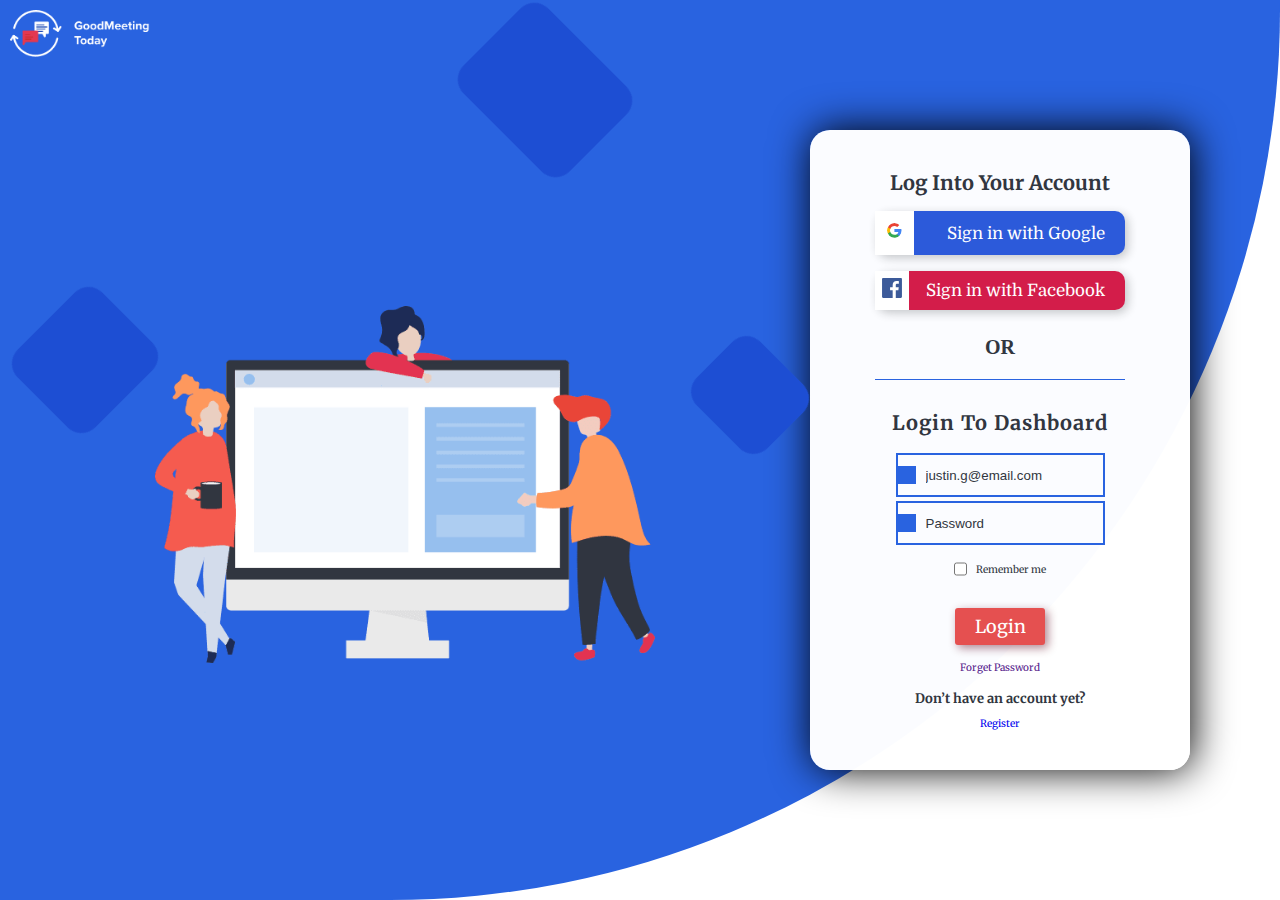
==== pages/authentication/login.html @ e994b9b3 "name pattern changed" ====
<!DOCTYPE html>
<html lang="en">

<head>
    <meta charset="UTF-8">
    <meta http-equiv="X-UA-Compatible" content="IE=edge">
    <meta name="viewport" content="width=device-width, initial-scale=1.0">
    <link rel="stylesheet" href="https://cdnjs.cloudflare.com/ajax/libs/font-awesome/6.1.1/css/all.min.css"
        integrity="sha512-KfkfwYDsLkIlwQp6LFnl8zNdLGxu9YAA1QvwINks4PhcElQSvqcyVLLD9aMhXd13uQjoXtEKNosOWaZqXgel0g=="
        crossorigin="anonymous" referrerpolicy="no-referrer" />
    <link rel="stylesheet" href="/assets/css/utility.css">
    <!-- <link rel="stylesheet" href="/assets/css/authenticationCss/login&register.css"> -->
    <link rel="stylesheet" href="/assets/css/authenticationCss/login.css">
    <!-- <link rel="stylesheet" href="/assets/css/responsive/common.css"> -->
    <!-- <link rel="stylesheet" href="/assets/css/responsive/authentication.css"> -->
    <title>Signup</title>
</head>

<body>
    <div class="cover"></div>
    <div class="container">
        <div class="crystal1">
        </div>
        <div class="crystal2">
        </div>
        <div class="crystal3">
        </div>
        <!-- section1 -->
        <div class="section1">
            <div class="logo">
                <img src="/assets/images/header/logo2.png" alt="img">
            </div>
            <div class="image">
                <img src="/assets/images/authentaction/login.png" alt="img">
            </div>
        </div>
        <!-- section1 end-->

        <!-- section2 -->
        <div class="section2 lightBlackColor flex">
            <!-- group1 -->
            <div class="account-section">
                <p class="font2 heading1">Log Into Your Account</p>
                <div class="google">
                    <span class="googleImg"><img src="/assets/images/authentaction/google-logo.svg" alt="google"
                            width="20rem"></span>
                    <span class="text">
                        <p class="fontSize1 font1">Sign in with Google</p>
                    </span>
                </div>
                <div class="facebook">
                    <span class="facebook-img"><img src="/assets/images/authentaction/facebook-logo.svg" alt="google"
                            width="20rem"></span>
                    <span class="text">
                        <p class="fontSize1 font1">Sign in with Facebook</p>
                    </span>
                </div>
                <h1>OR</h1>
            </div>
            <!-- group1 end -->
            <div class="dashboard-section font2">
                <p class="letterSpacing">Login To Dashboard</p>
                <form action="" class="group1 flex">
                    <div class="email"><span class="emailIcon"><i class="fa-regular fa-envelope-open"></i>
                    </span> <input type="email" placeholder="justin.g@email.com" id="email"></div>
                   <div class="password">
                       <span class="key-icon"><i class="fa-solid fa-key"></i></span>
                       <input type="password" placeholder="Password" id="password">
                   </div>
                    <span class="checkBox"> <input type="checkbox" name="checkbox" id="checkbox"> Remember me</span>
                </form>
                <div class="button1">Login</div>
                <div>
                    <a href="">Forget Password</a>
                </div>
                <div class="group2 register-section flex">
                    <p>Don’t have an account yet?</p>
                    <a href="/pages/authentication/register.html">Register</a>
                </div>
            </div>
        </div>
        <!-- section2 end -->
    </div>
    <script src="https://cdnjs.cloudflare.com/ajax/libs/jquery/3.6.0/jquery.min.js"
        integrity="sha512-894YE6QWD5I59HgZOGReFYm4dnWc1Qt5NtvYSaNcOP+u1T9qYdvdihz0PPSiiqn/+/3e7Jo4EaG7TubfWGUrMQ=="
        crossorigin="anonymous" referrerpolicy="no-referrer"></script>
    <script src="/assets/javascript/allPageTheme.js"></script>
</body>

</html>
---- assets/css/utility.css ----
@import url('https://fonts.googleapis.com/css2?family=Merriweather&display=swap');
@import url('https://fonts.googleapis.com/css2?family=Nunito:wght@700&display=swap');
@import url('https://fonts.googleapis.com/css2?family=Domine&display=swap');

* {
    margin: 0;
    padding: 0;
    box-sizing: border-box;
}

html {
    font-size: 62.5%;
    scroll-behavior: smooth;
}
:root{
    overflow-x: hidden;
    --primary-color: rgb(229, 80, 80);
    --secondary-color: rgb(41, 99, 224);
    --light-black-color: #313640;
    --white-color: white;
    --lh-sm:3rem;
    --lh-md:3.4rem;
    --lh-xl:5rem;
    --fs-xl:3.3rem;
    --fs-md:2.5rem;
    --fs-md2:2rem;
    --fs-sm:1.7rem;
    --fs-sm2:1.3rem;
    --ls-xl:.16rem;
    --ls-md:.1rem;
}
/* changes acolor to dark theme */
body.darkTheme {
    --light-black-color: white;
    background-color: #0E1525;
    --white-color: #0E1525;
}

html,body
{
    max-width: 3840px;
    min-width: 100%;
    height: 100%;
    margin: 0px;
    padding: 0px;
    overflow-x: hidden; 
}
.root {
    width: 100%;
    min-width: 300px;
    display: grid;
    gap: 6rem;
    grid-template-areas:
        'section1'
        'section2'
        'section3'
        'section4'
        'section5'
        'section6'
    ;
}

.primaryColor {
    color: var(--primary-color);
}

.secondaryColor {
    color: var(--secondary-color);
}

.lightBlackColor {
    color: var(--light-black-color);
}

.pointer {
    cursor: pointer;
}

.font1 {
    font-family: 'Domine', serif;
}

.font2 {
    font-family: 'Merriweather', serif;
}

.font3 {
    font-family: 'Nunito', sans-serif;
}

.button1 {
    font-family: 'Merriweather', serif;
    text-align: center;
    padding: 1.5rem 0rem;
    font-size: 1.8rem;
    border-radius: 0.3rem;
    background-color: var(--primary-color);
    cursor: pointer;
    border: none;
}

ul {
    font-weight: 400;
    font-size: 1.6rem;
    display: flex;
    width: 100%;
    justify-content: space-between;
    list-style: none;
}

a {
    text-decoration: none;
}

.letterSpacing {
    letter-spacing: .1rem;
}

.flex {
    display: flex;
    align-items: center;
    justify-content: center;
}

.hoverPrimaryColor:hover {
    transition: .7s;
    background-color: var(--primary-color) !important;
    color: white !important;
}

/* hide headerbox on width change */
.hide {
    display: none !important;
}

/* handle visibility of moon and sun */
.visible {
    opacity: 1 !important;
    transition: 1s;
}

.nonVisible {
    opacity: 0 !important;
}

/* dots opacity dashboard and testimonial*/
.opacity {
    opacity: 1 !important;
    transition: 1s;
    transform: scale(1.2, 1.2);
}
---- assets/css/authenticationCss/login&register.css ----
.container {
    display: flex;
    width: 100%;
    min-height: 100vh;
    overflow: hidden;
}

.container .section1 {
    flex-grow: 1;
    background-color: var(--secondary-color);
}

.container .section2 {
    width: 55rem;
    margin: auto;
}

.container .section1 .logo img {
    width: 14rem;
    margin: 1rem;
}

.container .section2 {
    display: flex;
    justify-content: center;
    align-items: center;
}

.container .section2 .dashboardSection {
    min-height: 26rem;
    display: flex;
    align-items: center;
    justify-content: space-between;
    flex-direction: column;
}

.container .section2 .dashboardSection p:nth-child(1) {
    font-size: 3rem;
    font-weight: 700;
}

.container .section2 .group1 {
    display: flex;
    flex-direction: column;
    height: 21rem;
    justify-content: space-between;
    align-items: center;
}

.container .section2 .group1 input {
    width: 20rem;
    padding: 1rem;
    font-size: 1.6rem;
    border-radius: 1rem;
}

.container .section2 .group1 input:focus {
    outline: none;
}

.container .section2 .group1 input::placeholder {
    font-size: 1.6rem;
}

.container .section2 .group1 input[type='checkbox'] {
    width: 3rem;
}

.container .section2 .group1 label {
    font-size: 1.3rem;
}

.container .section2 .button1 {
    width: 25rem;
}

.container .section2 .group2 {
    display: flex;
    flex-direction: column;
    align-items: center;
}

.container .section2 .group2 p:nth-child(1) {
    font-size: 2rem;
    margin-bottom: 1rem;
}

.container .section2 .group2 a {
    font-size: 1.5rem;
}
---- assets/css/authenticationCss/login.css ----
.container {
    display: flex;
    width: 100%;
    min-height: 100vh;
    overflow: hidden;
    position: relative;
    z-index: 1;
}

.cover {
    position: absolute;
    height: 100%;
    width: 100%;
    background-color: var(--secondary-color);
    z-index: -1;
    border-bottom-right-radius: 89rem;
}

.crystal1,
.crystal2,
.crystal3 {
    position: fixed;
    width: 15rem;
    background: rgb(29, 78, 211);
    top: 3rem;
    left: 47rem;
    height: 12rem;
    border-radius: 2rem;
    transform: rotate(45deg);
}

.crystal2 {
    left: 3rem;
    bottom: -2rem;
    top: 30rem;
    width: 11rem;
}

.crystal3 {
    width: 10rem;
    height: 9rem;
    top: 35rem;
    left: 70rem;
}

.container .section1 {
    flex-grow: 1;
    display: flex;
    flex-direction: column;
}

.container .section2 {
    height: 100%;
    flex-direction: column;
    padding: 4rem 0rem;
    width: 38rem;
    margin: auto;
    background-color: rgba(255, 255, 255, 0.986);
    border-radius: 2rem;
    margin-right: 9rem;
    box-shadow: 0.2rem 0rem 4rem 0rem black;
}

.section1 .logo img {
    width: 14rem;
    margin: 1rem;
}

.section1 .image {
    display: flex;
    align-items: center;
    justify-content: center;
    height: 100%;
}

.section1 .image img {
    width: 50rem;
}
.section2 .group1 {
    height: 14rem;
}

.section2 .account-section {
    display: flex;
    flex-direction: column;
    align-items: center;
    justify-content: space-between;
    min-height: 21rem;
    min-width: 25rem;
    padding-bottom: 2rem;
    margin-bottom: 3rem;
    border-bottom: 1px solid var(--secondary-color);
}
.section2 .account-section .heading1 {
    font-size: 2rem;
    font-weight: 700;
}
.account-section .google,
.account-section .facebook {
    background-color: rgb(44, 90, 218);
    display: flex;
    min-width: 25rem;
    margin: auto;
    justify-content: space-between;
    align-items: center;
    border-radius: 1rem;
    font-size: var(--fs-sm);
    color: white;
    box-shadow: 0.3rem 0.3rem 1rem 0rem #1f20223d
}
.google .googleImg, .facebook .facebook-img{
    background-color: rgb(255, 255, 255);
    padding: .7rem;
}
.google .text, .facebook .text{
    padding-right: 2rem;
}
.section2 .dashboard-section {
    min-height: 32rem;
    display: flex;
    align-items: center;
    justify-content: space-between;
    flex-direction: column;
}
.section2 .dashboard-section .group1 input {
    height: 4rem;
    outline: none;
    border: none;
    background-color: transparent;
    padding-left: 1rem;
}
.section2 .dashboard-section .group1 .email,
.section2 .dashboard-section .group1 .password{
    border: 2px solid var(--secondary-color);
    display: flex;
    align-items: center;
    justify-content: space-between;
}
.section2 .dashboard-section .group1 input::placeholder {
    color: var(--light-black-color);
}
.section2 .dashboard-section .group1 .emailIcon,
.section2 .dashboard-section .group1 .key-icon{
    font-size: var(--fs-sm);
    background-color: var(--secondary-color);
    color: white;
    padding: .9rem;
}
.account-section .google img {
    background: white;
    padding: 0.5rem;
    border-radius: 50%;
    width: 2.5rem;
}

.section2 .account-section .facebook {
    margin-top: 0rem;
    background-color: rgb(211, 29, 74);
}

.section2 .account-section h1 {
    margin-top: 1rem;
}

.section2 .dashboard-section .group1 {
    flex-direction: column;
    justify-content: space-around;
}

.section2 .dashboard-section .checkBox {
    width: 11rem;
    display: flex;
    align-items: center;
    justify-content: space-evenly;
}

.section2 .dashboard-section p:nth-child(1) {
    font-size: 2rem;
    font-weight: 700;
}

.section2 .button1 {
    width: 9rem;
    padding: .7rem;
    color: white;
    box-shadow: 0.3rem 0.3rem 1rem 0rem #5c071d7c
}

.section2 .register-section {
    flex-direction: column;
}

.section2 .register-section p:nth-child(1) {
    font-size: var(--fs-sm2);
    margin-bottom: 1rem;
}
---- assets/css/responsive/common.css ----
@media screen and (max-width: 3840px) {
    html {
        font-size: 169.5%;
    }
}

@media screen and (max-width: 3200px) {
    html {
        font-size: 121.5%;
    }

    .section4 .col5 .img::before {
        top: -8rem;
    }
}

@media screen and (max-width: 3000px) {
    html {
        font-size: 115.5%;
    }
}

@media screen and (max-width: 2880px) {
    html {
        font-size: 110.5%;
    }

}

@media screen and (max-width: 2560px) {
    html {
        font-size: 101.5%;
    }
}

@media screen and (max-width: 1920px) {
    html {
        font-size: 70.5%;
    }

}

@media screen and (max-width: 1600px) {
    html {
        font-size: 71.5%;
    }
}

@media screen and (max-width: 1368px) {
    html {
        font-size: 62.5%;
    }
}

@media screen and (max-width: 1280px) {
    html {
        font-size: 55.5%;
    }
}

@media screen and (max-width: 1150px) {
    html {
        font-size: 51.5%;
    }

}

@media screen and (max-width: 1046px) {
    html {
        font-size: 47.5%;
    }
}

@media screen and (max-width: 916px) {
    html {
        font-size: 40.5%;
    }

}

@media screen and (max-width: 831px) {
    html {
        font-size: 36.5%;
    }

}

@media screen and (max-width: 765px) {
    html {
        font-size: 30.5%;
    }
}

@media screen and (max-width: 665px) {
    html {
        font-size: 27.5%;
    }
}

@media screen and (max-width: 550px) {
    html {
        font-size: 25.5%;
    }
}

@media screen and (max-width: 500px) {
    html {
        font-size: 36.5%;
    }
    :root{
        --fs-sm2:1rem
    }
}
---- assets/css/responsive/authentication.css ----
/* @media screen and (max-width: 761px) {
    .container {
      flex-direction: column;
      max-height: fit-content;
    }
  
    .container .section1 {
      max-height: 45rem;
    }
  
    .container .section1 img {
      max-width: 25rem;
    }
  }
  @media screen and (max-width: 550px) {
    .container .section2 .midSection {
      margin-bottom: -4rem;
    }
    .section5 .slider .dashboardImagesSlider .img1,
    .section5 .slider .dashboardImagesSlider .img2,
    .section5 .slider .dashboardImagesSlider .img3 {
      width: 38.5rem;
    }
  } */

@media screen and (max-width:1150px) {
  .container .section1 .logo img {
    width: 17rem;
  }
}

@media screen and (max-width:935px) {
  .container .section1 .logo img {
    width: 20rem;
  }
}
@media screen and (max-width:900px) {
  .container .section1 .logo img {
    width: 20rem;
  }
  .container .section2 .midSection {
    min-height: 27rem;
  }

  .container .section2 .midSection p:nth-child(1) {
    font-weight: 700;
    font-size: var(--fs-md);
  }
}
@media screen and (max-width:840px) {
  .container .section1 .logo img {
    width: 23rem;
  }

 
}

@media screen and (max-width:770px) {
  .container .section1 .logo img {
    width: 25rem;
  }

}
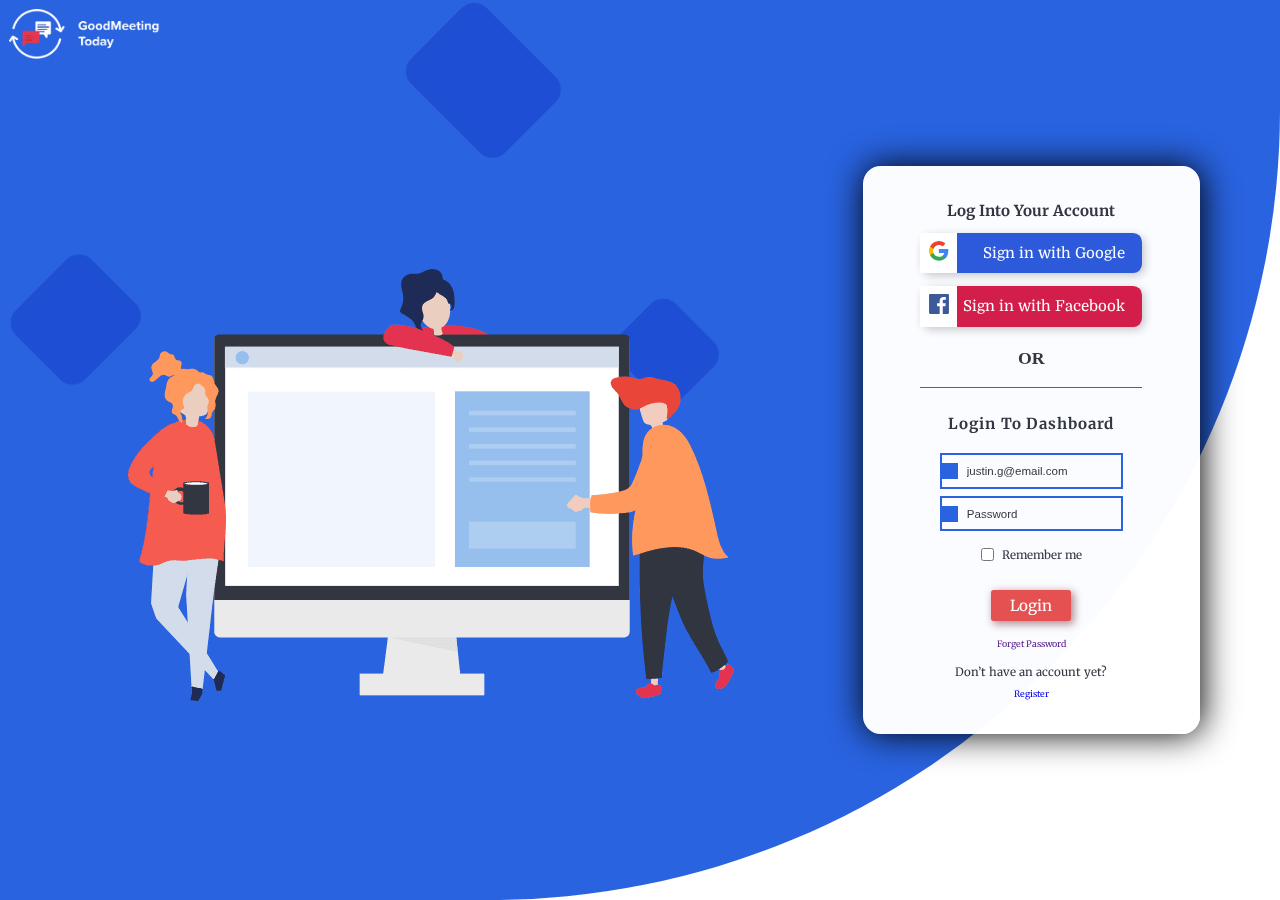
==== commit 97ce969c: "checkbox width set" ====
--- a/pages/authentication/login.html
+++ b/pages/authentication/login.html
@@ -9,9 +9,9 @@
         integrity="sha512-KfkfwYDsLkIlwQp6LFnl8zNdLGxu9YAA1QvwINks4PhcElQSvqcyVLLD9aMhXd13uQjoXtEKNosOWaZqXgel0g=="
         crossorigin="anonymous" referrerpolicy="no-referrer" />
     <link rel="stylesheet" href="/assets/css/utility.css">
-    <!-- <link rel="stylesheet" href="/assets/css/authenticationCss/login&register.css"> -->
     <link rel="stylesheet" href="/assets/css/authenticationCss/login.css">
-    <!-- <link rel="stylesheet" href="/assets/css/responsive/common.css"> -->
+    <link rel="stylesheet" href="/assets/css/responsive/common.css">
+    <link rel="stylesheet" href="/assets/css/responsive/login.css">
     <!-- <link rel="stylesheet" href="/assets/css/responsive/authentication.css"> -->
     <title>Signup</title>
 </head>
@@ -59,7 +59,7 @@
             </div>
             <!-- group1 end -->
             <div class="dashboard-section font2">
-                <p class="letterSpacing">Login To Dashboard</p>
+                <p class="heading2 letterSpacing">Login To Dashboard</p>
                 <form action="" class="group1 flex">
                     <div class="email"><span class="emailIcon"><i class="fa-regular fa-envelope-open"></i>
                     </span> <input type="email" placeholder="justin.g@email.com" id="email"></div>
--- a/assets/css/authenticationCss/login.css
+++ b/assets/css/authenticationCss/login.css
@@ -27,6 +27,7 @@
     height: 12rem;
     border-radius: 2rem;
     transform: rotate(45deg);
+    z-index: -1;
 }
 
 .crystal2 {
@@ -53,7 +54,7 @@
     height: 100%;
     flex-direction: column;
     padding: 4rem 0rem;
-    width: 38rem;
+    min-width: 38rem;
     margin: auto;
     background-color: rgba(255, 255, 255, 0.986);
     border-radius: 2rem;
@@ -62,7 +63,7 @@
 }
 
 .section1 .logo img {
-    width: 14rem;
+   width: 17rem;
     margin: 1rem;
 }
 
@@ -74,8 +75,9 @@
 }
 
 .section1 .image img {
-    width: 50rem;
-}
+    min-width: 50rem;
+}
+
 .section2 .group1 {
     height: 14rem;
 }
@@ -91,10 +93,12 @@
     margin-bottom: 3rem;
     border-bottom: 1px solid var(--secondary-color);
 }
+
 .section2 .account-section .heading1 {
-    font-size: 2rem;
+    font-size: var(--fs-sm);
     font-weight: 700;
 }
+
 .account-section .google,
 .account-section .facebook {
     background-color: rgb(44, 90, 218);
@@ -108,13 +112,29 @@
     color: white;
     box-shadow: 0.3rem 0.3rem 1rem 0rem #1f20223d
 }
-.google .googleImg, .facebook .facebook-img{
+
+.section2 .account-section .facebook {
+    margin-top: 0rem;
+    background-color: rgb(211, 29, 74);
+}
+
+.google .googleImg,
+.facebook .facebook-img {
+    border: 2px solid white;
     background-color: rgb(255, 255, 255);
     padding: .7rem;
 }
-.google .text, .facebook .text{
+
+.account-section .google img,
+.account-section .facebook img {
+    min-width: 2rem;
+}
+
+.google .text,
+.facebook .text {
     padding-right: 2rem;
 }
+
 .section2 .dashboard-section {
     min-height: 32rem;
     display: flex;
@@ -122,41 +142,37 @@
     justify-content: space-between;
     flex-direction: column;
 }
+
 .section2 .dashboard-section .group1 input {
-    height: 4rem;
+    min-height: 3.5rem;
     outline: none;
     border: none;
     background-color: transparent;
     padding-left: 1rem;
-}
+    font-size: var(--fs-sm2);
+}
+
 .section2 .dashboard-section .group1 .email,
-.section2 .dashboard-section .group1 .password{
+.section2 .dashboard-section .group1 .password {
     border: 2px solid var(--secondary-color);
     display: flex;
     align-items: center;
     justify-content: space-between;
+}
+.section2 .dashboard-section .group1 input[type='checkbox']{
+    min-width: 1rem;
 }
 .section2 .dashboard-section .group1 input::placeholder {
     color: var(--light-black-color);
 }
+
 .section2 .dashboard-section .group1 .emailIcon,
-.section2 .dashboard-section .group1 .key-icon{
+.section2 .dashboard-section .group1 .key-icon {
     font-size: var(--fs-sm);
     background-color: var(--secondary-color);
     color: white;
     padding: .9rem;
 }
-.account-section .google img {
-    background: white;
-    padding: 0.5rem;
-    border-radius: 50%;
-    width: 2.5rem;
-}
-
-.section2 .account-section .facebook {
-    margin-top: 0rem;
-    background-color: rgb(211, 29, 74);
-}
 
 .section2 .account-section h1 {
     margin-top: 1rem;
@@ -168,19 +184,21 @@
 }
 
 .section2 .dashboard-section .checkBox {
-    width: 11rem;
+    min-width: 13rem;
     display: flex;
     align-items: center;
     justify-content: space-evenly;
-}
-
-.section2 .dashboard-section p:nth-child(1) {
-    font-size: 2rem;
+    font-size: var(--fs-sm2);
+}
+
+.section2 .dashboard-section .heading2 {
+    font-size: var(--fs-sm);
     font-weight: 700;
 }
 
 .section2 .button1 {
-    width: 9rem;
+    min-width: 9rem;
+    font-size: var(--fs-sm);
     padding: .7rem;
     color: white;
     box-shadow: 0.3rem 0.3rem 1rem 0rem #5c071d7c
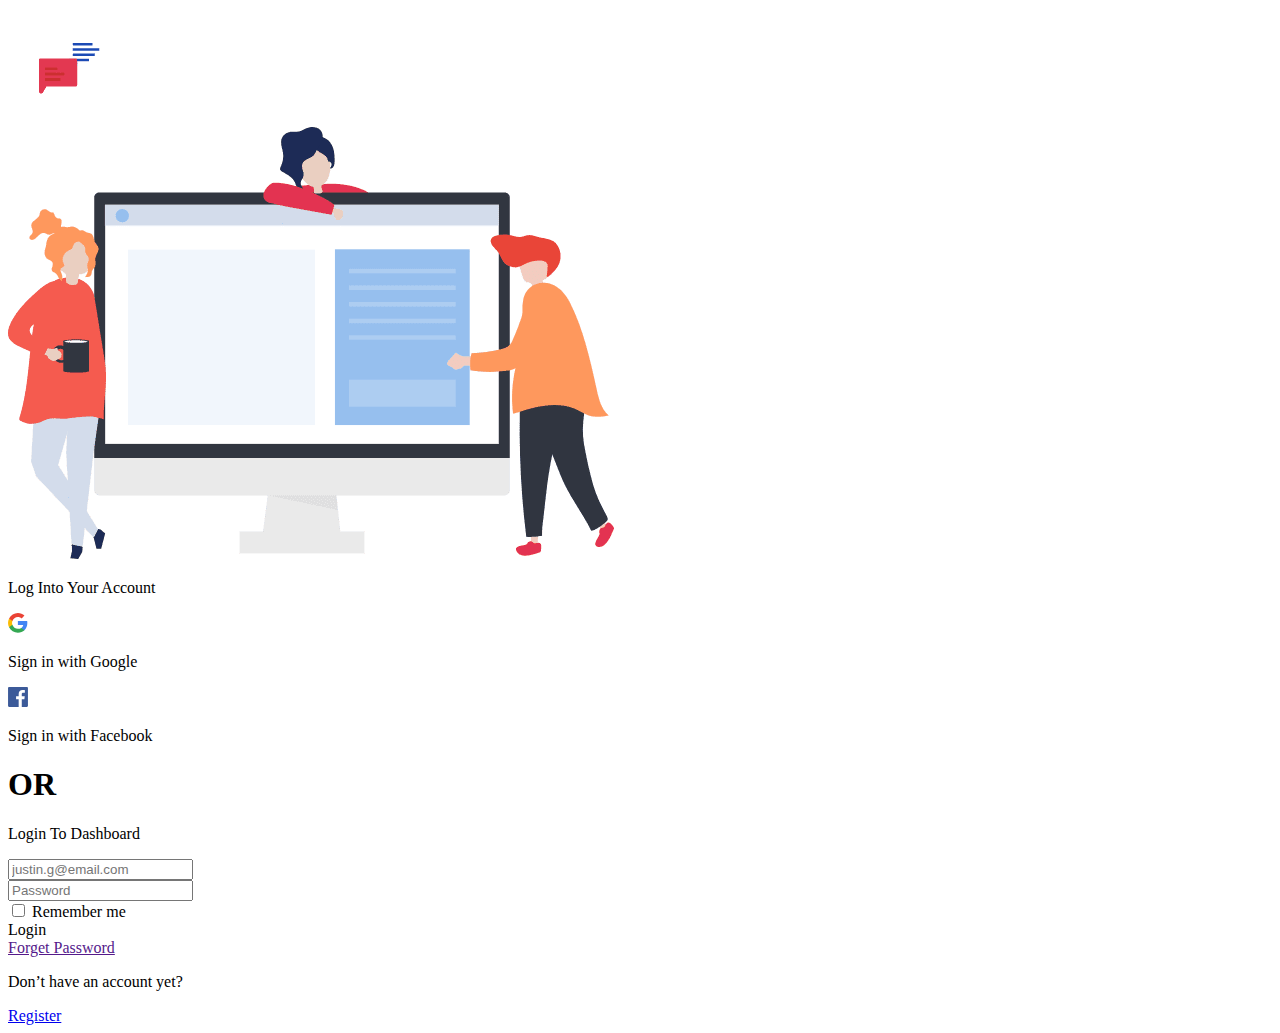
==== commit 49b8b8fc: "path modified" ====
--- a/pages/authentication/login.html
+++ b/pages/authentication/login.html
@@ -8,10 +8,10 @@
     <link rel="stylesheet" href="https://cdnjs.cloudflare.com/ajax/libs/font-awesome/6.1.1/css/all.min.css"
         integrity="sha512-KfkfwYDsLkIlwQp6LFnl8zNdLGxu9YAA1QvwINks4PhcElQSvqcyVLLD9aMhXd13uQjoXtEKNosOWaZqXgel0g=="
         crossorigin="anonymous" referrerpolicy="no-referrer" />
-    <link rel="stylesheet" href="/assets/css/utility.css">
-    <link rel="stylesheet" href="/assets/css/authenticationCss/login.css">
-    <link rel="stylesheet" href="/assets/css/responsive/common.css">
-    <link rel="stylesheet" href="/assets/css/responsive/login.css">
+    <link rel="stylesheet" href="goodmeeting2/assets/css/utility.css">
+    <link rel="stylesheet" href="goodmeeting2/assets/css/authenticationCss/login.css">
+    <link rel="stylesheet" href="goodmeeting2/assets/css/responsive/common.css">
+    <link rel="stylesheet" href="goodmeeting2/assets/css/responsive/login.css">
     <!-- <link rel="stylesheet" href="/assets/css/responsive/authentication.css"> -->
     <title>Signup</title>
 </head>
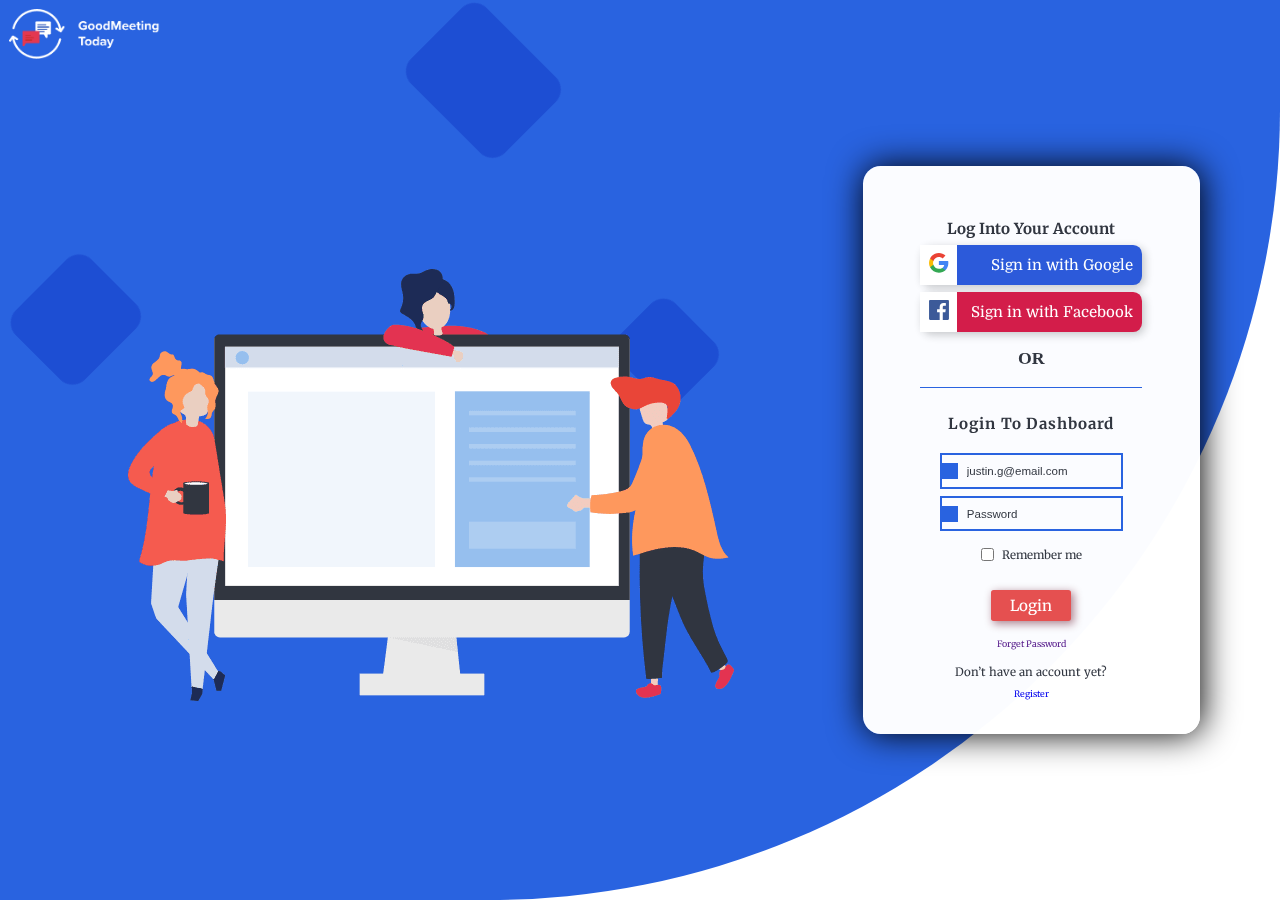
==== commit c9537b51: "padding improved" ====
--- a/pages/authentication/login.html
+++ b/pages/authentication/login.html
@@ -8,10 +8,10 @@
     <link rel="stylesheet" href="https://cdnjs.cloudflare.com/ajax/libs/font-awesome/6.1.1/css/all.min.css"
         integrity="sha512-KfkfwYDsLkIlwQp6LFnl8zNdLGxu9YAA1QvwINks4PhcElQSvqcyVLLD9aMhXd13uQjoXtEKNosOWaZqXgel0g=="
         crossorigin="anonymous" referrerpolicy="no-referrer" />
-    <link rel="stylesheet" href="goodmeeting2/assets/css/utility.css">
-    <link rel="stylesheet" href="goodmeeting2/assets/css/authenticationCss/login.css">
-    <link rel="stylesheet" href="goodmeeting2/assets/css/responsive/common.css">
-    <link rel="stylesheet" href="goodmeeting2/assets/css/responsive/login.css">
+    <link rel="stylesheet" href="/assets/css/utility.css">
+    <link rel="stylesheet" href="/assets/css/authenticationCss/login.css">
+    <link rel="stylesheet" href="/assets/css/responsive/common.css">
+    <!-- <link rel="stylesheet" href="/assets/css/responsive/login.css"> -->
     <!-- <link rel="stylesheet" href="/assets/css/responsive/authentication.css"> -->
     <title>Signup</title>
 </head>
--- a/assets/css/utility.css
+++ b/assets/css/utility.css
@@ -0,0 +1,151 @@
+@import url('https://fonts.googleapis.com/css2?family=Merriweather&display=swap');
+@import url('https://fonts.googleapis.com/css2?family=Nunito:wght@700&display=swap');
+@import url('https://fonts.googleapis.com/css2?family=Domine&display=swap');
+
+* {
+    margin: 0;
+    padding: 0;
+    box-sizing: border-box;
+}
+
+html {
+    font-size: 62.5%;
+    scroll-behavior: smooth;
+}
+:root{
+    overflow-x: hidden;
+    --primary-color: rgb(229, 80, 80);
+    --secondary-color: rgb(41, 99, 224);
+    --light-black-color: #313640;
+    --white-color: white;
+    --lh-sm:3rem;
+    --lh-md:3.4rem;
+    --lh-xl:5rem;
+    --fs-xl:3.3rem;
+    --fs-md:2.5rem;
+    --fs-md2:2rem;
+    --fs-sm:1.7rem;
+    --fs-sm2:1.3rem;
+    --ls-xl:.16rem;
+    --ls-md:.1rem;
+}
+/* changes acolor to dark theme */
+body.darkTheme {
+    --light-black-color: white;
+    background-color: #0E1525;
+    --white-color: #0E1525;
+}
+
+html,body
+{
+    max-width: 3840px;
+    min-width: 100%;
+    height: 100%;
+    margin: 0px;
+    padding: 0px;
+    overflow-x: hidden; 
+}
+.root {
+    width: 100%;
+    min-width: 300px;
+    display: grid;
+    gap: 6rem;
+    grid-template-areas:
+        'section1'
+        'section2'
+        'section3'
+        'section4'
+        'section5'
+        'section6'
+    ;
+}
+
+.primaryColor {
+    color: var(--primary-color);
+}
+
+.secondaryColor {
+    color: var(--secondary-color);
+}
+
+.lightBlackColor {
+    color: var(--light-black-color);
+}
+
+.pointer {
+    cursor: pointer;
+}
+
+.font1 {
+    font-family: 'Domine', serif;
+}
+
+.font2 {
+    font-family: 'Merriweather', serif;
+}
+
+.font3 {
+    font-family: 'Nunito', sans-serif;
+}
+
+.button1 {
+    font-family: 'Merriweather', serif;
+    text-align: center;
+    padding: 1.5rem 0rem;
+    font-size: 1.8rem;
+    border-radius: 0.3rem;
+    background-color: var(--primary-color);
+    cursor: pointer;
+    border: none;
+}
+
+ul {
+    font-weight: 400;
+    font-size: 1.6rem;
+    display: flex;
+    width: 100%;
+    justify-content: space-between;
+    list-style: none;
+}
+
+a {
+    text-decoration: none;
+}
+
+.letterSpacing {
+    letter-spacing: .1rem;
+}
+
+.flex {
+    display: flex;
+    align-items: center;
+    justify-content: center;
+}
+
+.hoverPrimaryColor:hover {
+    transition: .7s;
+    background-color: var(--primary-color) !important;
+    color: white !important;
+}
+
+/* hide headerbox on width change */
+.hide {
+    display: none !important;
+}
+
+/* handle visibility of moon and sun */
+.visible {
+    opacity: 1 !important;
+    transition: 1s;
+}
+
+.nonVisible {
+    opacity: 0 !important;
+}
+
+/* dots opacity dashboard and testimonial*/
+.opacity {
+    opacity: 1 !important;
+    transition: 1s;
+    transform: scale(1.2, 1.2);
+}--- a/assets/css/authenticationCss/login.css
+++ b/assets/css/authenticationCss/login.css
@@ -0,0 +1,216 @@
+.container {
+    display: flex;
+    width: 100%;
+    min-height: 100vh;
+    overflow: hidden;
+    position: relative;
+    z-index: 1;
+}
+
+.cover {
+    position: absolute;
+    height: 100%;
+    width: 100%;
+    background-color: var(--secondary-color);
+    z-index: -1;
+    border-bottom-right-radius: 89rem;
+}
+
+.crystal1,
+.crystal2,
+.crystal3 {
+    position: fixed;
+    width: 15rem;
+    background: rgb(29, 78, 211);
+    top: 3rem;
+    left: 47rem;
+    height: 12rem;
+    border-radius: 2rem;
+    transform: rotate(45deg);
+    z-index: -1;
+}
+
+.crystal2 {
+    left: 3rem;
+    bottom: -2rem;
+    top: 30rem;
+    width: 11rem;
+}
+
+.crystal3 {
+    width: 10rem;
+    height: 9rem;
+    top: 35rem;
+    left: 70rem;
+}
+
+.container .section1 {
+    flex-grow: 1;
+    display: flex;
+    flex-direction: column;
+}
+
+.container .section2 {
+    height: 100%;
+    flex-direction: column;
+    padding-block: min(10vh,4rem);
+    min-width: 38rem;
+    margin: auto;
+    background-color: rgba(255, 255, 255, 0.986);
+    border-radius: 2rem;
+    margin-right: 9rem;
+    box-shadow: 0.2rem 0rem 4rem 0rem black;
+}
+
+.section1 .logo img {
+    width: 17rem;
+    margin: 1rem;
+}
+
+.section1 .image {
+    display: flex;
+    align-items: center;
+    justify-content: center;
+    height: 100%;
+}
+
+.section1 .image img {
+    min-width: 50rem;
+}
+
+.section2 .group1 {
+    height: 14rem;
+}
+
+.section2 .account-section {
+    display: flex;
+    flex-direction: column;
+    align-items: center;
+    justify-content: space-between;
+    min-height: 21rem;
+    min-width: 25rem;
+    padding-block: min(2vh,2rem);
+    margin-bottom: 3rem;
+    border-bottom: 1px solid var(--secondary-color);
+}
+
+.section2 .account-section .heading1 {
+    font-size: var(--fs-sm);
+    font-weight: 700;
+}
+
+.account-section .google,
+.account-section .facebook {
+    background-color: rgb(44, 90, 218);
+    display: flex;
+    min-width: 25rem;
+    margin: auto;
+    justify-content: space-between;
+    align-items: center;
+    border-radius: 1rem;
+    font-size: var(--fs-sm);
+    color: white;
+    box-shadow: 0.3rem 0.3rem 1rem 0rem #1f20223d
+}
+
+.section2 .account-section .facebook {
+    margin-top: 0rem;
+    background-color: rgb(211, 29, 74);
+}
+
+.google .googleImg,
+.facebook .facebook-img {
+    border: 2px solid white;
+    background-color: rgb(255, 255, 255);
+    padding: min(1vh,.7rem);
+}
+
+.account-section .google img,
+.account-section .facebook img {
+    min-width: 2rem;
+}
+
+.google .text,
+.facebook .text {
+    padding-right: min(1vh,1.5rem);
+}
+
+.section2 .dashboard-section {
+    min-height: 32rem;
+    display: flex;
+    align-items: center;
+    justify-content: space-between;
+    flex-direction: column;
+}
+
+.section2 .dashboard-section .group1 input {
+    min-height: 3.5rem;
+    outline: none;
+    border: none;
+    background-color: transparent;
+    padding-left: 1rem;
+    font-size: var(--fs-sm2);
+}
+
+.section2 .dashboard-section .group1 .email,
+.section2 .dashboard-section .group1 .password {
+    border: 2px solid var(--secondary-color);
+    display: flex;
+    align-items: center;
+    justify-content: space-between;
+}
+
+.section2 .dashboard-section .group1 input[type='checkbox'] {
+    min-width: 1rem;
+}
+
+.section2 .dashboard-section .group1 input::placeholder {
+    color: var(--light-black-color);
+}
+
+.section2 .dashboard-section .group1 .emailIcon,
+.section2 .dashboard-section .group1 .key-icon {
+    font-size: var(--fs-sm);
+    background-color: var(--secondary-color);
+    color: white;
+    padding: min(1vh,.9rem);
+}
+
+.section2 .account-section h1 {
+    margin-top: 1rem;
+}
+
+.section2 .dashboard-section .group1 {
+    flex-direction: column;
+    justify-content: space-around;
+}
+
+.section2 .dashboard-section .checkBox {
+    min-width: 13rem;
+    display: flex;
+    align-items: center;
+    justify-content: space-evenly;
+    font-size: var(--fs-sm2);
+}
+
+.section2 .dashboard-section .heading2 {
+    font-size: var(--fs-sm);
+    font-weight: 700;
+}
+
+.section2 .button1 {
+    min-width: 9rem;
+    font-size: var(--fs-sm);
+    padding: min(1vh,.7rem);
+    color: white;
+    box-shadow: 0.3rem 0.3rem 1rem 0rem #5c071d7c
+}
+
+.section2 .register-section {
+    flex-direction: column;
+}
+
+.section2 .register-section p:nth-child(1) {
+    font-size: var(--fs-sm2);
+    margin-bottom: 1rem;
+}--- a/assets/css/responsive/common.css
+++ b/assets/css/responsive/common.css
@@ -0,0 +1,113 @@
+@media screen and (max-width: 3840px) {
+    html {
+        font-size: 169.5%;
+    }
+}
+
+@media screen and (max-width: 3200px) {
+    html {
+        font-size: 121.5%;
+    }
+
+    .section4 .col5 .img::before {
+        top: -8rem;
+    }
+}
+
+@media screen and (max-width: 3000px) {
+    html {
+        font-size: 115.5%;
+    }
+}
+
+@media screen and (max-width: 2880px) {
+    html {
+        font-size: 110.5%;
+    }
+
+}
+
+@media screen and (max-width: 2560px) {
+    html {
+        font-size: 101.5%;
+    }
+}
+
+@media screen and (max-width: 1920px) {
+    html {
+        font-size: 70.5%;
+    }
+
+}
+
+@media screen and (max-width: 1600px) {
+    html {
+        font-size: 71.5%;
+    }
+}
+
+@media screen and (max-width: 1368px) {
+    html {
+        font-size: 62.5%;
+    }
+}
+
+@media screen and (max-width: 1280px) {
+    html {
+        font-size: 55.5%;
+    }
+}
+
+@media screen and (max-width: 1150px) {
+    html {
+        font-size: 51.5%;
+    }
+
+}
+
+@media screen and (max-width: 1046px) {
+    html {
+        font-size: 47.5%;
+    }
+}
+
+@media screen and (max-width: 916px) {
+    html {
+        font-size: 40.5%;
+    }
+
+}
+
+@media screen and (max-width: 831px) {
+    html {
+        font-size: 36.5%;
+    }
+
+}
+
+@media screen and (max-width: 765px) {
+    html {
+        font-size: 30.5%;
+    }
+}
+
+@media screen and (max-width: 665px) {
+    html {
+        font-size: 27.5%;
+    }
+}
+
+@media screen and (max-width: 550px) {
+    html {
+        font-size: 25.5%;
+    }
+}
+
+@media screen and (max-width: 500px) {
+    html {
+        font-size: 36.5%;
+    }
+    :root{
+        --fs-sm2:1rem
+    }
+}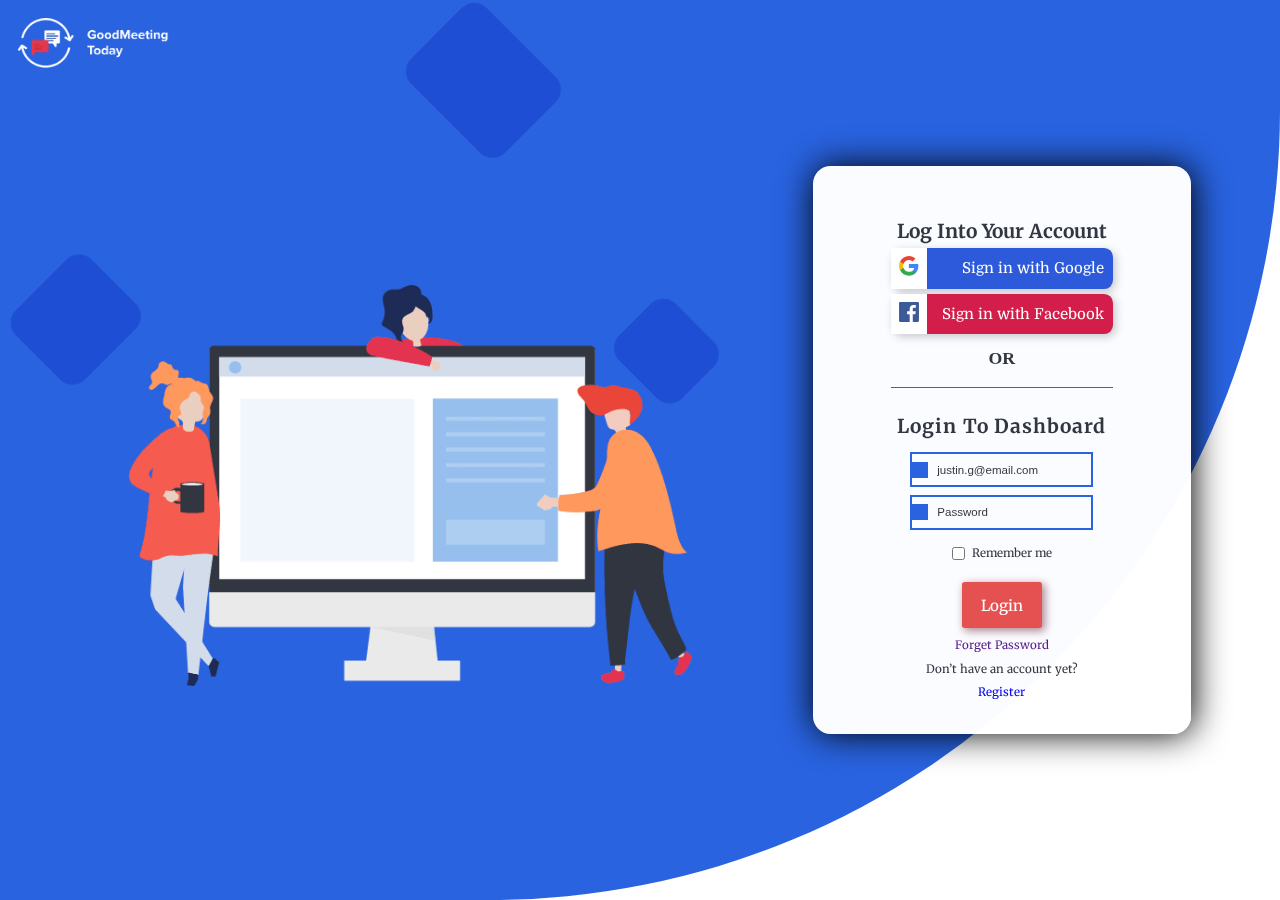
==== commit 6b8f9e03: "fix : login section2 width modified" ====
--- a/pages/authentication/login.html
+++ b/pages/authentication/login.html
@@ -71,11 +71,11 @@
                 </form>
                 <div class="button1">Login</div>
                 <div>
-                    <a href="">Forget Password</a>
+                    <a href="" class="link">Forget Password</a>
                 </div>
                 <div class="group2 register-section flex">
                     <p>Don’t have an account yet?</p>
-                    <a href="/pages/authentication/register.html">Register</a>
+                    <a href="/pages/authentication/register.html" class="link">Register</a>
                 </div>
             </div>
         </div>
--- a/assets/css/authenticationCss/login.css
+++ b/assets/css/authenticationCss/login.css
@@ -5,6 +5,7 @@
     overflow: hidden;
     position: relative;
     z-index: 1;
+    padding: 1rem;
 }
 
 .cover {
@@ -50,11 +51,27 @@
     flex-direction: column;
 }
 
-.container .section2 {
+
+.section1 .logo img {
+    width: 17rem;
+    margin: 1rem;
+}
+
+.section1 .image {
+    display: flex;
+    align-items: center;
+    justify-content: center;
     height: 100%;
+}
+
+.section1 .image img {
+    width: 70%;
+}
+.section2 {
+    height: 100%;
     flex-direction: column;
     padding-block: min(10vh,4rem);
-    min-width: 38rem;
+    width: 30%;
     margin: auto;
     background-color: rgba(255, 255, 255, 0.986);
     border-radius: 2rem;
@@ -62,22 +79,6 @@
     box-shadow: 0.2rem 0rem 4rem 0rem black;
 }
 
-.section1 .logo img {
-    width: 17rem;
-    margin: 1rem;
-}
-
-.section1 .image {
-    display: flex;
-    align-items: center;
-    justify-content: center;
-    height: 100%;
-}
-
-.section1 .image img {
-    min-width: 50rem;
-}
-
 .section2 .group1 {
     height: 14rem;
 }
@@ -95,7 +96,7 @@
 }
 
 .section2 .account-section .heading1 {
-    font-size: var(--fs-sm);
+    font-size: clamp(var(--fs-sm),1.5vw,2.5rem);
     font-weight: 700;
 }
 
@@ -108,7 +109,7 @@
     justify-content: space-between;
     align-items: center;
     border-radius: 1rem;
-    font-size: var(--fs-sm);
+    font-size: clamp(var(--fs-sm),1.7rem,2vw);
     color: white;
     box-shadow: 0.3rem 0.3rem 1rem 0rem #1f20223d
 }
@@ -194,14 +195,14 @@
 }
 
 .section2 .dashboard-section .heading2 {
-    font-size: var(--fs-sm);
+    font-size: clamp(var(--fs-sm),1.5vw,2.5rem);
     font-weight: 700;
 }
 
 .section2 .button1 {
     min-width: 9rem;
     font-size: var(--fs-sm);
-    padding: min(1vh,.7rem);
+    padding: max(1.5vh,.7rem);
     color: white;
     box-shadow: 0.3rem 0.3rem 1rem 0rem #5c071d7c
 }
@@ -213,4 +214,7 @@
 .section2 .register-section p:nth-child(1) {
     font-size: var(--fs-sm2);
     margin-bottom: 1rem;
+}
+.link{
+    font-size: var(--fs-sm2);
 }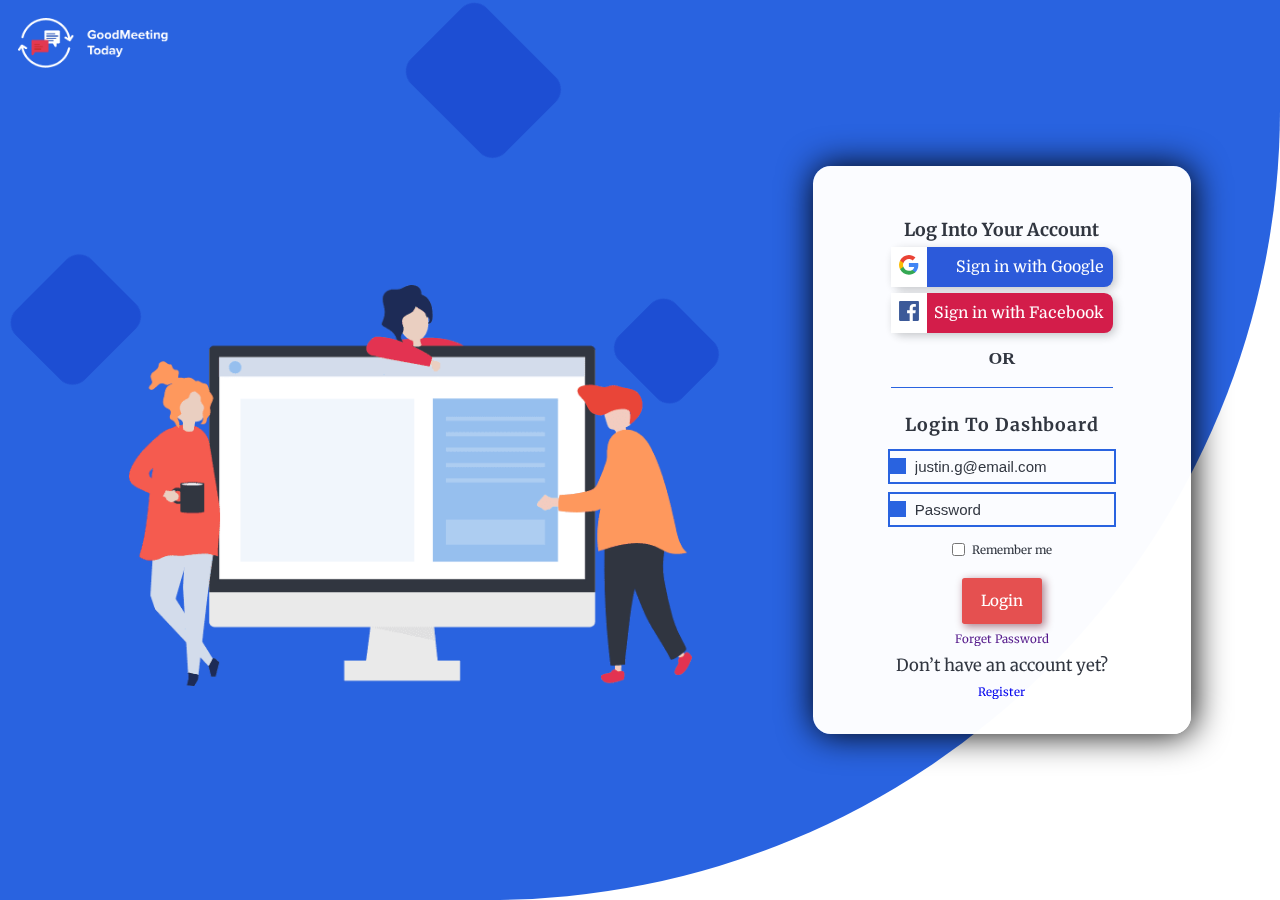
==== commit a03a782b: "modified : register page" ====
--- a/pages/authentication/login.html
+++ b/pages/authentication/login.html
@@ -11,7 +11,7 @@
     <link rel="stylesheet" href="/assets/css/utility.css">
     <link rel="stylesheet" href="/assets/css/authenticationCss/login.css">
     <link rel="stylesheet" href="/assets/css/responsive/common.css">
-    <!-- <link rel="stylesheet" href="/assets/css/responsive/login.css"> -->
+    <link rel="stylesheet" href="/assets/css/responsive/login.css">
     <!-- <link rel="stylesheet" href="/assets/css/responsive/authentication.css"> -->
     <title>Signup</title>
 </head>
--- a/assets/css/authenticationCss/login.css
+++ b/assets/css/authenticationCss/login.css
@@ -51,7 +51,6 @@
     flex-direction: column;
 }
 
-
 .section1 .logo img {
     width: 17rem;
     margin: 1rem;
@@ -71,7 +70,7 @@
     height: 100%;
     flex-direction: column;
     padding-block: min(10vh,4rem);
-    width: 30%;
+    min-width: 30%;
     margin: auto;
     background-color: rgba(255, 255, 255, 0.986);
     border-radius: 2rem;
@@ -95,8 +94,9 @@
     border-bottom: 1px solid var(--secondary-color);
 }
 
-.section2 .account-section .heading1 {
-    font-size: clamp(var(--fs-sm),1.5vw,2.5rem);
+.section2 .account-section .heading1,
+.section2 .dashboard-section .heading2 {
+      font-size: clamp(var(--fs-sm),1.9vw,2rem); 
     font-weight: 700;
 }
 
@@ -109,7 +109,7 @@
     justify-content: space-between;
     align-items: center;
     border-radius: 1rem;
-    font-size: clamp(var(--fs-sm),1.7rem,2vw);
+    font-size: clamp(var(--fs-sm),1.7vw,1.8rem);
     color: white;
     box-shadow: 0.3rem 0.3rem 1rem 0rem #1f20223d
 }
@@ -150,7 +150,7 @@
     border: none;
     background-color: transparent;
     padding-left: 1rem;
-    font-size: var(--fs-sm2);
+    font-size: clamp(var(--fs-sm2),1.9vw,1.7rem);
 }
 
 .section2 .dashboard-section .group1 .email,
@@ -171,14 +171,15 @@
 
 .section2 .dashboard-section .group1 .emailIcon,
 .section2 .dashboard-section .group1 .key-icon {
-    font-size: var(--fs-sm);
+    font-size: clamp(var(--fs-sm2),1.9vw,1.7rem);
     background-color: var(--secondary-color);
     color: white;
-    padding: min(1vh,.9rem);
+    padding: min(2vh,.9rem);
 }
 
 .section2 .account-section h1 {
     margin-top: 1rem;
+    font-size: clamp(var(--fs-sm2),1.9vw,2rem)
 }
 
 .section2 .dashboard-section .group1 {
@@ -194,14 +195,9 @@
     font-size: var(--fs-sm2);
 }
 
-.section2 .dashboard-section .heading2 {
-    font-size: clamp(var(--fs-sm),1.5vw,2.5rem);
-    font-weight: 700;
-}
-
 .section2 .button1 {
     min-width: 9rem;
-    font-size: var(--fs-sm);
+    font-size: clamp(var(--fs-sm),1.5vw,1.7rem);
     padding: max(1.5vh,.7rem);
     color: white;
     box-shadow: 0.3rem 0.3rem 1rem 0rem #5c071d7c
@@ -212,9 +208,9 @@
 }
 
 .section2 .register-section p:nth-child(1) {
-    font-size: var(--fs-sm2);
+    font-size: clamp(var(--fs-sm),1.3vw,2rem);
     margin-bottom: 1rem;
 }
 .link{
-    font-size: var(--fs-sm2);
+    font-size: clamp(var(--fs-sm2),1vw,1.3rem);
 }--- a/assets/css/responsive/authentication.css
+++ b/assets/css/responsive/authentication.css
@@ -1,63 +1,118 @@
-/* @media screen and (max-width: 761px) {
-    .container {
-      flex-direction: column;
-      max-height: fit-content;
-    }
-  
-    .container .section1 {
-      max-height: 45rem;
-    }
-  
-    .container .section1 img {
-      max-width: 25rem;
-    }
-  }
-  @media screen and (max-width: 550px) {
-    .container .section2 .midSection {
-      margin-bottom: -4rem;
-    }
-    .section5 .slider .dashboardImagesSlider .img1,
-    .section5 .slider .dashboardImagesSlider .img2,
-    .section5 .slider .dashboardImagesSlider .img3 {
-      width: 38.5rem;
-    }
-  } */
-
-@media screen and (max-width:1150px) {
-  .container .section1 .logo img {
-    width: 17rem;
+@media (max-width:3200px) and (min-width:1920) {
+  html {
+    font-size: 158.5%;
   }
 }
 
-@media screen and (max-width:935px) {
-  .container .section1 .logo img {
-    width: 20rem;
+@media (max-width:2256px) and (min-width:1368px) {
+  .col1 .logo img {
+    width: 16rem;
+  }
+
+  .col1 .image img {
+    width: 40rem;
+  }
+
+  .col2 .register-content {
+    width: 80%;
+  }
+
+  .register-content .group1 .form>div {
+    width: 90%;
   }
 }
-@media screen and (max-width:900px) {
-  .container .section1 .logo img {
-    width: 20rem;
+
+@media (max-width: 1920px) and (max-width:1375px) {
+  html {
+    font-size: 99.5%;
   }
-  .container .section2 .midSection {
-    min-height: 27rem;
+}
+
+@media screen and (max-width:1376px) {
+  html {
+    font-size: 62.5%;
+  }
+}
+
+@media screen and (max-width:1200px) {
+  .form input {
+    font-size: .7em;
+  }
+}
+
+@media screen and (max-width:1100px) {
+  .col1 .image img {
+    width: 38rem;
   }
 
-  .container .section2 .midSection p:nth-child(1) {
-    font-weight: 700;
-    font-size: var(--fs-md);
+  .col2 .register-content {
+    width: 95%;
   }
 }
-@media screen and (max-width:840px) {
-  .container .section1 .logo img {
-    width: 23rem;
+
+@media screen and (max-width:872px) {
+  .cover {
+    border-radius: 0;
   }
 
- 
-}
-
-@media screen and (max-width:770px) {
-  .container .section1 .logo img {
-    width: 25rem;
+  .container {
+    grid-template-areas:
+      'col1'
+      'col2'
+    ;
+    padding: 0;
   }
 
+  .container .col1 .image img {
+    display: none;
+  }
+
+  .container .col2 {
+    width: 60%;
+    margin: auto;
+  }
+
+  .col2 .register-content {
+    gap: 3rem;
+  }
+
+  .group2,
+  .group3 {
+    margin-top: 0rem;
+  }
+  .group2{
+    width: 10rem;
+  }
+  .group2 .button1{
+    padding-inline: .6rem;
+  }
+  .group2 .button1{
+    font-size: 1.5rem;
+  }
+  .crystal1,
+  .crystal2,
+  .crystal3 {
+    z-index: 1;
+  }
+}
+@media screen and (max-width:586px) {
+  .container .col2{
+    width: 70%;
+  }
+  .container .col1 .text p:first-child{
+    font-size: var(--fs-md2);
+  } 
+  .container .col1 .text p:last-child{
+    font-size: var(--fs-sm2);
+  } 
+}
+@media screen and (max-width:470px) {
+  .container .col2{
+    width: 90%;
+  }
+}
+@media screen and (max-width:370px) {
+  .container .col2{
+    width: 97%;
+  }
 }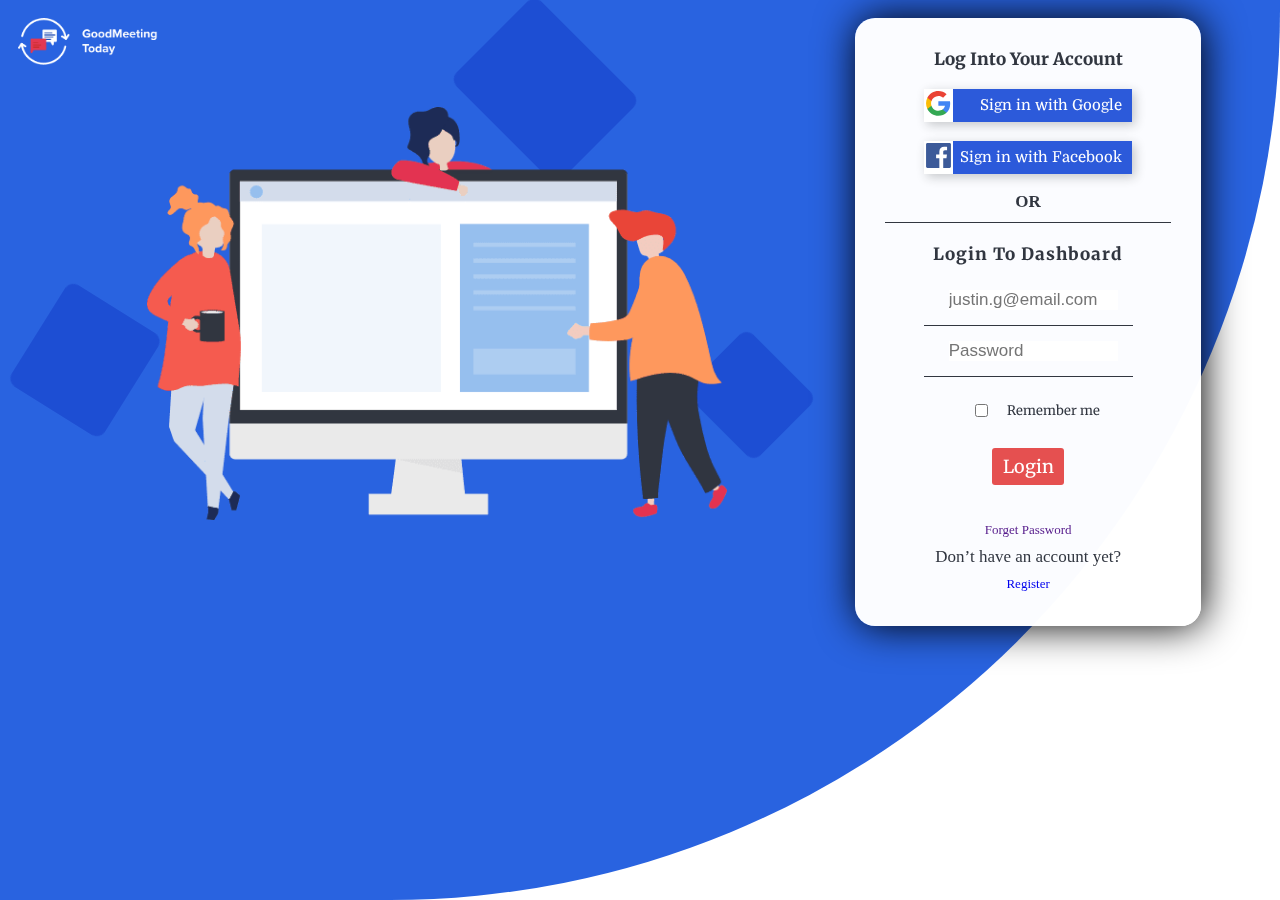
==== commit be961a9e: "fix : login responsive css" ====
--- a/pages/authentication/login.html
+++ b/pages/authentication/login.html
@@ -9,10 +9,11 @@
         integrity="sha512-KfkfwYDsLkIlwQp6LFnl8zNdLGxu9YAA1QvwINks4PhcElQSvqcyVLLD9aMhXd13uQjoXtEKNosOWaZqXgel0g=="
         crossorigin="anonymous" referrerpolicy="no-referrer" />
     <link rel="stylesheet" href="/assets/css/utility.css">
+    <link rel="stylesheet" href="/assets/css/authenticationCss/login_register.css">
     <link rel="stylesheet" href="/assets/css/authenticationCss/login.css">
     <link rel="stylesheet" href="/assets/css/responsive/common.css">
-    <link rel="stylesheet" href="/assets/css/responsive/login.css">
-    <!-- <link rel="stylesheet" href="/assets/css/responsive/authentication.css"> -->
+    <link rel="stylesheet" href="/assets/css/authenticationCss/crystal.css">
+    <link rel="stylesheet" href="/assets/css/responsive/authentication.css">
     <title>Signup</title>
 </head>
 
@@ -25,61 +26,62 @@
         </div>
         <div class="crystal3">
         </div>
-        <!-- section1 -->
-        <div class="section1">
+        <!-- col1 -->
+        <div class="col1">
             <div class="logo">
                 <img src="/assets/images/header/logo2.png" alt="img">
             </div>
-            <div class="image">
+            <div class="image login-image">
                 <img src="/assets/images/authentaction/login.png" alt="img">
             </div>
         </div>
-        <!-- section1 end-->
+        <!-- col1 end-->
 
-        <!-- section2 -->
-        <div class="section2 lightBlackColor flex">
-            <!-- group1 -->
-            <div class="account-section">
-                <p class="font2 heading1">Log Into Your Account</p>
-                <div class="google">
-                    <span class="googleImg"><img src="/assets/images/authentaction/google-logo.svg" alt="google"
-                            width="20rem"></span>
-                    <span class="text">
+        <!-- col2 -->
+        <div class="col2 lightBlackColor">
+            <div class="wrapper">
+                <!-- group1 -->
+                <div class="group1">
+                    <p class="font2 heading1">Log Into Your Account</p>
+                    <div class="google">
+                        <span class="google-img"><img src="/assets/images/authentaction/google-logo.svg" alt="google"
+                                width="20rem"></span>
                         <p class="fontSize1 font1">Sign in with Google</p>
-                    </span>
+                    </div>
+                    <div class="facebook">
+                        <span class="facebook-img"><img src="/assets/images/authentaction/facebook-logo.svg"
+                                alt="google" width="20rem"></span>
+                        <p class="fontSize1 font1">Sign in with Facebook</p>
+                    </div>
+                    <h1>OR</h1>
                 </div>
-                <div class="facebook">
-                    <span class="facebook-img"><img src="/assets/images/authentaction/facebook-logo.svg" alt="google"
-                            width="20rem"></span>
-                    <span class="text">
-                        <p class="fontSize1 font1">Sign in with Facebook</p>
-                    </span>
+                <!-- group1 end -->
+                <div class="group2 font2">
+                    <p class="heading2 letterSpacing">Login To Dashboard</p>
+                    <form action="" class="form flex">
+                        <div class="email flex"><span class="emailIcon"><i
+                                    class="fa-regular fa-envelope-open secondaryColor"></i>
+                            </span> <input type="email" placeholder="justin.g@email.com" id="email"></div>
+                        <div class="password flex">
+                            <span class="key-icon"><i class="fa-solid fa-key secondaryColor"></i></span>
+                            <input type="password" placeholder="Password" id="password">
+                        </div>
+                        <div class="checkbox">
+                            <span class="checkBox flex"> <input type="checkbox" name="checkbox" id="checkbox"> Remember
+                                me</span>
+
+                        </div>
+                    </form>
+                    <a href="" class="login-btn"><button class="button1">Login</button></a>
                 </div>
-                <h1>OR</h1>
-            </div>
-            <!-- group1 end -->
-            <div class="dashboard-section font2">
-                <p class="heading2 letterSpacing">Login To Dashboard</p>
-                <form action="" class="group1 flex">
-                    <div class="email"><span class="emailIcon"><i class="fa-regular fa-envelope-open"></i>
-                    </span> <input type="email" placeholder="justin.g@email.com" id="email"></div>
-                   <div class="password">
-                       <span class="key-icon"><i class="fa-solid fa-key"></i></span>
-                       <input type="password" placeholder="Password" id="password">
-                   </div>
-                    <span class="checkBox"> <input type="checkbox" name="checkbox" id="checkbox"> Remember me</span>
-                </form>
-                <div class="button1">Login</div>
-                <div>
+                <div class="group3">
                     <a href="" class="link">Forget Password</a>
-                </div>
-                <div class="group2 register-section flex">
                     <p>Don’t have an account yet?</p>
                     <a href="/pages/authentication/register.html" class="link">Register</a>
                 </div>
             </div>
         </div>
-        <!-- section2 end -->
+        <!-- col2 end -->
     </div>
     <script src="https://cdnjs.cloudflare.com/ajax/libs/jquery/3.6.0/jquery.min.js"
         integrity="sha512-894YE6QWD5I59HgZOGReFYm4dnWc1Qt5NtvYSaNcOP+u1T9qYdvdihz0PPSiiqn/+/3e7Jo4EaG7TubfWGUrMQ=="
--- a/assets/css/authenticationCss/login_register.css
+++ b/assets/css/authenticationCss/login_register.css
@@ -0,0 +1,72 @@
+.cover {
+    position: absolute;
+    top: 0;
+    left: 0;
+    width: 100%;
+    height: 100%;
+    z-index: -1;
+    background-color: var(--secondary-color);
+    border-bottom-right-radius: 89rem;
+}
+
+.container {
+    position: relative;
+    display: grid;
+    grid-template-areas:
+        'col1 col1 col1 col2'
+    ;
+    max-height: 100vh;
+    width: 100%;
+    padding-inline: min(2vh, 2rem);
+    padding-block: min(2vh, 2rem);
+}
+
+.col1 {
+    grid-area: col1;
+    color: white;
+}
+
+.col1 .logo img {
+    width: 14rem;
+}
+
+.col1 .image {
+    display: flex;
+    justify-content: center;
+    align-items: center;
+}
+
+.col1 .image img {
+    width: 58rem;
+    margin-top: 4rem;
+    position: relative;
+    z-index: 2;/*to don't overlap crystal on image*/
+}
+
+.col2 {
+    grid-area: col2;
+    position: relative;
+    z-index: 2;/*to don't overlap crystal on form*/
+}
+
+.col1 .text {
+    display: flex;
+    align-items: center;
+    justify-content: center;
+    flex-direction: column;
+    line-height: var(--lh-md);
+    letter-spacing: var(--ls-sm);
+    position: relative;
+    z-index: 2;/*to don't overlap crystal on heading*/
+}
+
+.col1 .text p:nth-child(1) {
+    font-size: var(--fs-md);
+    font-weight: 700;
+}
+
+.col1 .text p:nth-child(2) {
+    font-size: var(--fs-sm2);
+    font-weight: 600;
+    text-align: center;
+}--- a/assets/css/authenticationCss/login.css
+++ b/assets/css/authenticationCss/login.css
@@ -1,216 +1,117 @@
-.container {
-    display: flex;
-    width: 100%;
-    min-height: 100vh;
-    overflow: hidden;
-    position: relative;
-    z-index: 1;
-    padding: 1rem;
-}
 
-.cover {
-    position: absolute;
-    height: 100%;
-    width: 100%;
-    background-color: var(--secondary-color);
-    z-index: -1;
-    border-bottom-right-radius: 89rem;
-}
-
-.crystal1,
-.crystal2,
-.crystal3 {
-    position: fixed;
-    width: 15rem;
-    background: rgb(29, 78, 211);
-    top: 3rem;
-    left: 47rem;
-    height: 12rem;
-    border-radius: 2rem;
-    transform: rotate(45deg);
-    z-index: -1;
-}
-
-.crystal2 {
-    left: 3rem;
-    bottom: -2rem;
-    top: 30rem;
-    width: 11rem;
-}
-
-.crystal3 {
-    width: 10rem;
-    height: 9rem;
-    top: 35rem;
-    left: 70rem;
-}
-
-.container .section1 {
-    flex-grow: 1;
-    display: flex;
-    flex-direction: column;
-}
-
-.section1 .logo img {
-    width: 17rem;
-    margin: 1rem;
-}
-
-.section1 .image {
-    display: flex;
-    align-items: center;
-    justify-content: center;
-    height: 100%;
-}
-
-.section1 .image img {
-    width: 70%;
-}
-.section2 {
-    height: 100%;
-    flex-direction: column;
-    padding-block: min(10vh,4rem);
-    min-width: 30%;
-    margin: auto;
+.col2 .wrapper {
+    display: grid;
+    grid-template-areas: 
+    'group1'
+    'group2'
+    'group3'
+    ;
+    padding: 3rem;
+    height: 115%;
+    width: 85%;
     background-color: rgba(255, 255, 255, 0.986);
     border-radius: 2rem;
-    margin-right: 9rem;
     box-shadow: 0.2rem 0rem 4rem 0rem black;
+    gap:2rem;
 }
-
-.section2 .group1 {
-    height: 14rem;
-}
-
-.section2 .account-section {
+.col2 .wrapper .group1{
     display: flex;
     flex-direction: column;
     align-items: center;
     justify-content: space-between;
-    min-height: 21rem;
-    min-width: 25rem;
-    padding-block: min(2vh,2rem);
-    margin-bottom: 3rem;
-    border-bottom: 1px solid var(--secondary-color);
+    border-bottom: 1px solid var(--light-black-color);
 }
-
-.section2 .account-section .heading1,
-.section2 .dashboard-section .heading2 {
-      font-size: clamp(var(--fs-sm),1.9vw,2rem); 
-    font-weight: 700;
+.col2 .wrapper .group1>p{
+    font-size: var(--fs-sm);
+    font-weight: 800;
 }
-
-.account-section .google,
-.account-section .facebook {
+.col2 .wrapper .group1 .google,
+.col2 .wrapper .group1 .facebook{
     background-color: rgb(44, 90, 218);
+    color: white;
+    box-shadow: 0.3rem 0.3rem 1rem 0rem #1f20223d;
+    padding-right: 1rem;
+    margin-top: 1rem;
     display: flex;
-    min-width: 25rem;
-    margin: auto;
+    align-items: center;
+    width: 73%;
     justify-content: space-between;
-    align-items: center;
-    border-radius: 1rem;
-    font-size: clamp(var(--fs-sm),1.7vw,1.8rem);
-    color: white;
-    box-shadow: 0.3rem 0.3rem 1rem 0rem #1f20223d
+    font-size: 1.5rem;
 }
-
-.section2 .account-section .facebook {
-    margin-top: 0rem;
-    background-color: rgb(211, 29, 74);
-}
-
-.google .googleImg,
+.google .google-img,
 .facebook .facebook-img {
     border: 2px solid white;
     background-color: rgb(255, 255, 255);
-    padding: min(1vh,.7rem);
 }
-
-.account-section .google img,
-.account-section .facebook img {
-    min-width: 2rem;
+.google .google-img img,
+.facebook .facebook-img img{
+    width: 2.5rem;
 }
-
-.google .text,
-.facebook .text {
-    padding-right: min(1vh,1.5rem);
+.col2 .wrapper .group1 h1{
+    margin: 1rem;
+    font-size: var(--fs-sm);
 }
-
-.section2 .dashboard-section {
-    min-height: 32rem;
+/* group2 */
+.wrapper .group2{
     display: flex;
-    align-items: center;
-    justify-content: space-between;
     flex-direction: column;
-}
-
-.section2 .dashboard-section .group1 input {
-    min-height: 3.5rem;
-    outline: none;
-    border: none;
-    background-color: transparent;
-    padding-left: 1rem;
-    font-size: clamp(var(--fs-sm2),1.9vw,1.7rem);
-}
-
-.section2 .dashboard-section .group1 .email,
-.section2 .dashboard-section .group1 .password {
-    border: 2px solid var(--secondary-color);
-    display: flex;
     align-items: center;
     justify-content: space-between;
 }
-
-.section2 .dashboard-section .group1 input[type='checkbox'] {
-    min-width: 1rem;
+.wrapper .group2>p{
+    font-size: var(--fs-sm);
+    font-weight: 800;
+    margin-bottom: 1rem;
 }
-
-.section2 .dashboard-section .group1 input::placeholder {
+.wrapper .group2 .form{
+    flex-direction: column;
+}
+.wrapper .group2 .form>div{
+    width: 80%;
+    margin: auto;
+    border-bottom: 1px solid;
+    padding: 1.5rem;
+}
+.wrapper .group2 .form div:last-child{
+    border-bottom: none;
+    margin-top: 1rem;
+}
+.form input {
+    border: none;
+    outline: none;
+    margin-left: 1rem;
+    font-size: var(--fs-sm);
     color: var(--light-black-color);
+    width: 100%;
 }
-
-.section2 .dashboard-section .group1 .emailIcon,
-.section2 .dashboard-section .group1 .key-icon {
-    font-size: clamp(var(--fs-sm2),1.9vw,1.7rem);
-    background-color: var(--secondary-color);
+.form .checkbox input{
+    width: 3em;
+    margin-left: 0rem;
+}
+.form i {
+    font-size: var(--fs-md);
+}
+.form .checkbox span{
+    font-size: var(--fs-sm2);
+}
+.group2 .login-btn{
+    width: 25%;
+    margin: auto;
+}
+.group2 .login-btn .button1{
     color: white;
-    padding: min(2vh,.9rem);
+    width: 100%;
+    padding-block: .7rem;
 }
-
-.section2 .account-section h1 {
-    margin-top: 1rem;
-    font-size: clamp(var(--fs-sm2),1.9vw,2rem)
-}
-
-.section2 .dashboard-section .group1 {
+.wrapper .group3{
+    display: flex;
     flex-direction: column;
+    align-items: center;
     justify-content: space-around;
 }
-
-.section2 .dashboard-section .checkBox {
-    min-width: 13rem;
-    display: flex;
-    align-items: center;
-    justify-content: space-evenly;
+.wrapper .group3 >a{
     font-size: var(--fs-sm2);
 }
-
-.section2 .button1 {
-    min-width: 9rem;
-    font-size: clamp(var(--fs-sm),1.5vw,1.7rem);
-    padding: max(1.5vh,.7rem);
-    color: white;
-    box-shadow: 0.3rem 0.3rem 1rem 0rem #5c071d7c
-}
-
-.section2 .register-section {
-    flex-direction: column;
-}
-
-.section2 .register-section p:nth-child(1) {
-    font-size: clamp(var(--fs-sm),1.3vw,2rem);
-    margin-bottom: 1rem;
-}
-.link{
-    font-size: clamp(var(--fs-sm2),1vw,1.3rem);
+.wrapper .group3>P{
+    font-size: var(--fs-sm);
 }--- a/assets/css/authenticationCss/crystal.css
+++ b/assets/css/authenticationCss/crystal.css
@@ -0,0 +1,40 @@
+.crystal1,
+.crystal2,
+.crystal3 {
+    position: fixed;
+    width: 15rem;
+    background: rgb(29, 78, 211);
+    top: 3rem;
+    left: 47rem;
+    height: 12rem;
+    border-radius: 1rem;
+    transform: rotate(45deg);
+    z-index: -1;
+    /* animation: movecrystal; */
+    animation-duration: 1s;
+    animation-direction: alternate-reverse;
+    animation-iteration-count: infinite;
+}
+
+.crystal2 {
+    left: 3rem;
+    bottom: -2rem;
+    top: 30rem;
+    width: 11rem;
+    transform: rotate(32deg);
+}
+
+.crystal3 {
+    width: 10rem;
+    height: 9rem;
+    top: 35rem;
+    left: 70rem;
+}
+@keyframes movecrystal {
+    from{
+        transform: translateX(0);
+    }
+    to{
+        transform: translateX(20px);
+    }
+}--- a/assets/css/responsive/authentication.css
+++ b/assets/css/responsive/authentication.css
@@ -2,6 +2,7 @@
   html {
     font-size: 158.5%;
   }
+
 }
 
 @media (max-width:2256px) and (min-width:1368px) {
@@ -9,8 +10,12 @@
     width: 16rem;
   }
 
+  .col1 .login-image img {
+    width: 50rem;
+  }
+
   .col1 .image img {
-    width: 40rem;
+    width: 59rem;
   }
 
   .col2 .register-content {
@@ -34,19 +39,21 @@
   }
 }
 
-@media screen and (max-width:1200px) {
-  .form input {
-    font-size: .7em;
-  }
-}
-
 @media screen and (max-width:1100px) {
   .col1 .image img {
     width: 38rem;
   }
 
+  .col1 .login-image img {
+    width: 50rem;
+  }
+
   .col2 .register-content {
     width: 95%;
+  }
+
+  .col2 .wrapper {
+    width: 99%;
   }
 }
 
@@ -60,7 +67,7 @@
       'col1'
       'col2'
     ;
-    padding: 0;
+    padding: 1rem;
   }
 
   .container .col1 .image img {
@@ -80,39 +87,94 @@
   .group3 {
     margin-top: 0rem;
   }
-  .group2{
+
+  .group2 {
     width: 10rem;
   }
-  .group2 .button1{
+
+  .group2 .button1 {
     padding-inline: .6rem;
   }
-  .group2 .button1{
+
+  .group2 .button1 {
     font-size: 1.5rem;
   }
+
   .crystal1,
   .crystal2,
   .crystal3 {
     z-index: 1;
   }
+
+  .wrapper .group2 {
+    width: 100%;
+  }
 }
+
 @media screen and (max-width:586px) {
-  .container .col2{
+  .container {
+    padding-block: 1rem;
+    gap: 2rem;
+  }
+
+  .container .col2 {
     width: 70%;
   }
-  .container .col1 .text p:first-child{
+
+  .container .col1 .text p:first-child {
     font-size: var(--fs-md2);
-  } 
-  .container .col1 .text p:last-child{
+  }
+
+  .container .col1 .text p:last-child {
     font-size: var(--fs-sm2);
-  } 
+  }
+
+  /* login section */
+  .col2 .wrapper .group1 .google,
+  .col2 .wrapper .group1 .facebook {
+    width: 81%;
+  }
 }
+
 @media screen and (max-width:470px) {
-  .container .col2{
+  .col1 .logo {
+    width: 5rem;
+    overflow: hidden;
+    margin-left: 1rem;
+  }
+
+  .col1 .text {
+    text-align: center;
+    width: 79%;
+    margin: auto;
+  }
+
+  .container .col1 .text p:first-child {
+    line-height: 5rem;
+    font-size: var(--fs-md);
+  }
+
+  .container .col1 .text p:last-child {
+    font-size: var(--fs-sm);
+    line-height: var(--lh-sm);
+  }
+
+  .container .col2 {
     width: 90%;
   }
+
+  /* login section */
+  .wrapper .group3>a {
+    font-size: var(--fs-sm);
+  }
+
+  .wrapper .group3>P {
+    font-size: var(--fs-md2);
+  }
 }
+
 @media screen and (max-width:370px) {
-  .container .col2{
+  .container .col2 {
     width: 97%;
   }
 }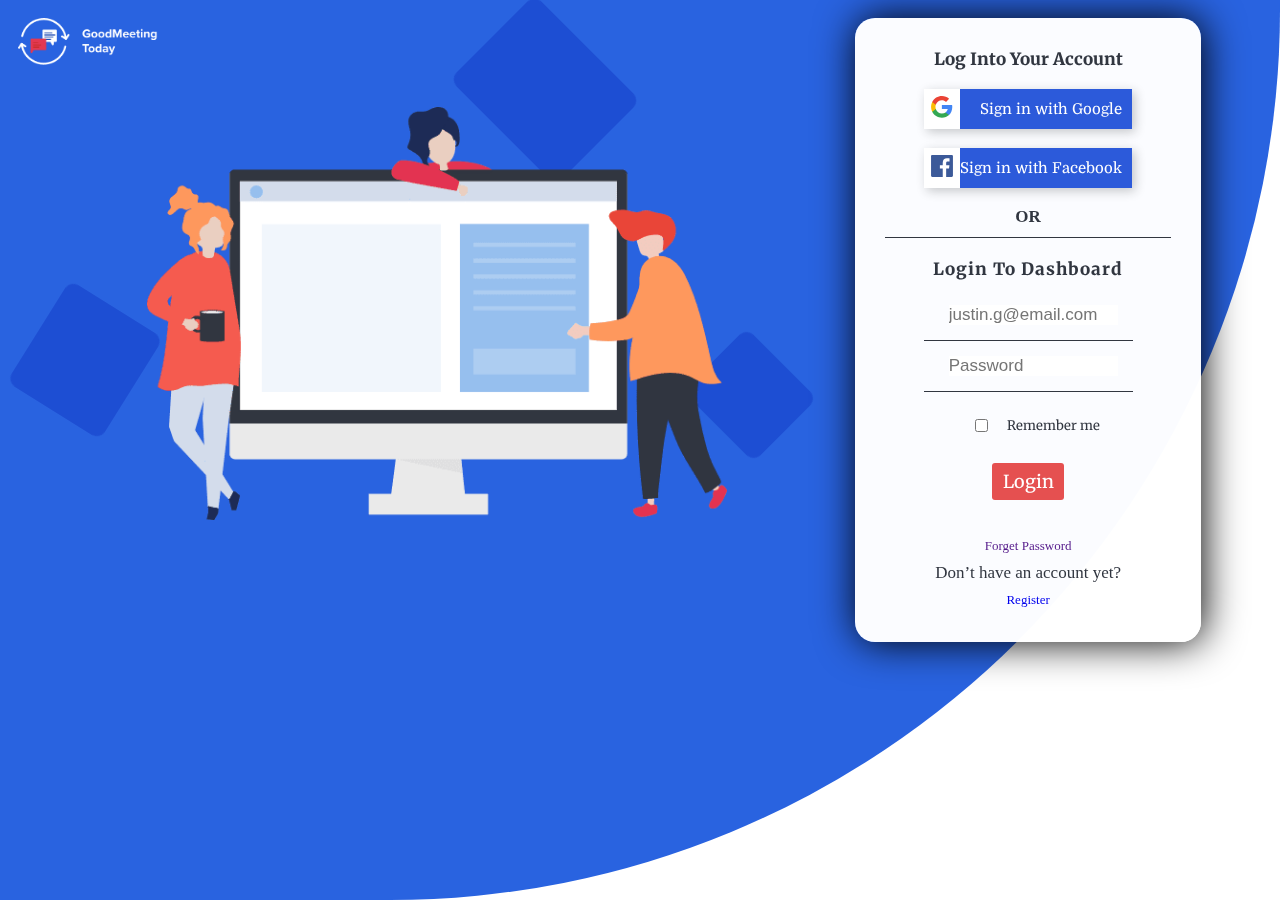
==== commit cbd1e160: "added : hide side bar on click even sections" ====
--- a/pages/authentication/login.html
+++ b/pages/authentication/login.html
@@ -38,7 +38,7 @@
         <!-- col1 end-->
 
         <!-- col2 -->
-        <div class="col2 lightBlackColor">
+        <div class="col2">
             <div class="wrapper">
                 <!-- group1 -->
                 <div class="group1">
--- a/assets/css/utility.css
+++ b/assets/css/utility.css
@@ -48,6 +48,9 @@
 .root {
     width: 100%;
     min-width: 300px;
+    min-height: 100vh;
+    display: flex;
+    justify-content: space-between;
     display: grid;
     gap: 6rem;
     grid-template-areas:
--- a/assets/css/authenticationCss/login.css
+++ b/assets/css/authenticationCss/login.css
@@ -19,10 +19,11 @@
     flex-direction: column;
     align-items: center;
     justify-content: space-between;
-    border-bottom: 1px solid var(--light-black-color);
+    border-bottom: 1px solid #313640;
 }
 .col2 .wrapper .group1>p{
     font-size: var(--fs-sm);
+    color: #313640;
     font-weight: 800;
 }
 .col2 .wrapper .group1 .google,
@@ -40,14 +41,16 @@
 }
 .google .google-img,
 .facebook .facebook-img {
+    padding: .5rem;
     border: 2px solid white;
     background-color: rgb(255, 255, 255);
 }
 .google .google-img img,
 .facebook .facebook-img img{
-    width: 2.5rem;
+    width: 2.2rem;
 }
 .col2 .wrapper .group1 h1{
+    color: #313640;
     margin: 1rem;
     font-size: var(--fs-sm);
 }
@@ -60,6 +63,7 @@
 }
 .wrapper .group2>p{
     font-size: var(--fs-sm);
+    color: #313640;
     font-weight: 800;
     margin-bottom: 1rem;
 }
@@ -69,7 +73,7 @@
 .wrapper .group2 .form>div{
     width: 80%;
     margin: auto;
-    border-bottom: 1px solid;
+    border-bottom: 1px solid #313640;
     padding: 1.5rem;
 }
 .wrapper .group2 .form div:last-child{
@@ -81,7 +85,7 @@
     outline: none;
     margin-left: 1rem;
     font-size: var(--fs-sm);
-    color: var(--light-black-color);
+    color: #313640;
     width: 100%;
 }
 .form .checkbox input{
@@ -93,6 +97,7 @@
 }
 .form .checkbox span{
     font-size: var(--fs-sm2);
+    color: #313640;
 }
 .group2 .login-btn{
     width: 25%;
@@ -114,4 +119,5 @@
 }
 .wrapper .group3>P{
     font-size: var(--fs-sm);
+    color: #313640;
 }--- a/assets/css/responsive/authentication.css
+++ b/assets/css/responsive/authentication.css
@@ -105,12 +105,20 @@
   .crystal3 {
     z-index: 1;
   }
-
+  /* login section */
+  .col2 .wrapper{
+    width: 80%;
+    margin: auto;
+  }
   .wrapper .group2 {
     width: 100%;
   }
 }
-
+@media screen and (max-width:782px) {
+ .col2.group2 .wrapper {
+    width: 100%;
+  }
+}
 @media screen and (max-width:586px) {
   .container {
     padding-block: 1rem;
